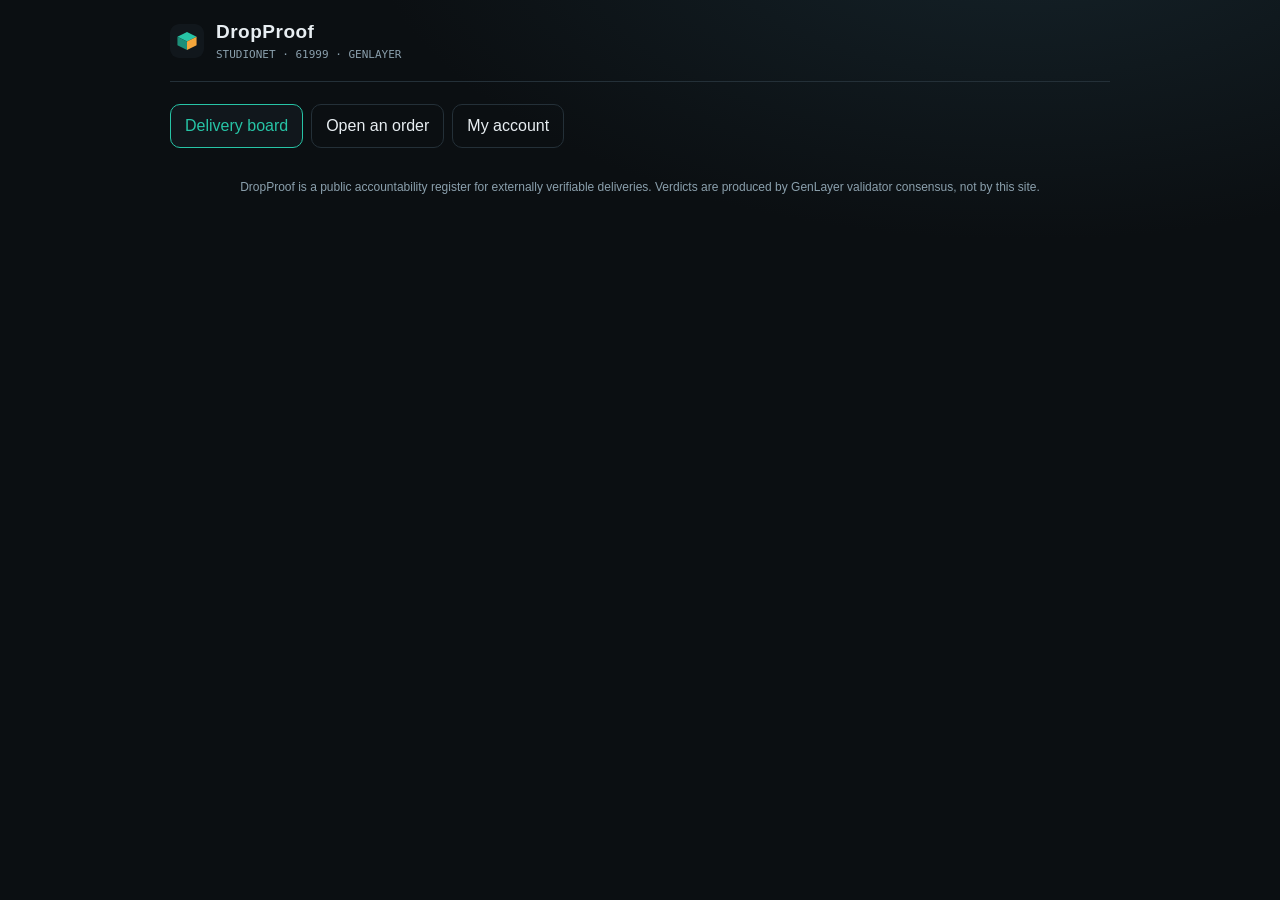
==== frontend/index.html @ cbee9765 "feat(frontend): single-page app with MetaMask signing genlayer-js via esm.sh, no key in the bundle, " ====
<!doctype html>
<html lang="en">
<head>
  <meta charset="utf-8" />
  <meta name="viewport" content="width=device-width, initial-scale=1" />
  <title>DropProof — fulfilment escrow judged on-chain</title>
  <meta name="description" content="Escrow a deposit behind a public delivery promise; GenLayer validators read the live proof page and rule DELIVERED or FAILED." />
  <link rel="icon" href="data:image/svg+xml,%3Csvg xmlns='http://www.w3.org/2000/svg' viewBox='0 0 64 64'%3E%3Crect width='64' height='64' rx='14' fill='%2311171c'/%3E%3Cpath d='M14 24l18-9 18 9-18 9z' fill='%2327c4a6'/%3E%3Cpath d='M14 24v16l18 9V33z' fill='%231d8f79'/%3E%3Cpath d='M50 24v16l-18 9V33z' fill='%23f4a63b'/%3E%3C/svg%3E" />
  <link rel="stylesheet" href="styles.css" />
</head>
<body>
  <div class="wrap">
    <header class="top">
      <div class="brand">
        <svg class="logo" viewBox="0 0 64 64"><rect width="64" height="64" rx="14" fill="#11171c"/><path d="M14 24l18-9 18 9-18 9z" fill="#27c4a6"/><path d="M14 24v16l18 9V33z" fill="#1d8f79"/><path d="M50 24v16l-18 9V33z" fill="#f4a63b"/></svg>
        <div>
          <h1>DropProof</h1>
          <div class="net">STUDIONET · 61999 · GENLAYER</div>
        </div>
      </div>
      <div class="wallet" id="wallet"></div>
    </header>

    <nav class="tabs" id="tabs">
      <button data-view="board" class="active">Delivery board</button>
      <button data-view="open">Open an order</button>
      <button data-view="account">My account</button>
    </nav>

    <main id="view"></main>

    <div class="foot">
      DropProof is a public accountability register for externally verifiable deliveries.
      Verdicts are produced by GenLayer validator consensus, not by this site.
      <span id="contract-foot"></span>
    </div>
  </div>
  <script type="module" src="app.js"></script>
</body>
</html>
---- frontend/styles.css ----
:root {
  --bg: #0b0f12;
  --panel: #11171c;
  --panel-2: #161e25;
  --line: #243038;
  --text: #e8eef2;
  --muted: #8ba0ad;
  --accent: #27c4a6;
  --accent-2: #f4a63b;
  --red: #ef5a5a;
  --green: #35c759;
  --amber: #f4a63b;
  --blue: #4aa3ff;
  --radius: 14px;
  --mono: ui-monospace, SFMono-Regular, Menlo, monospace;
  --sans: -apple-system, BlinkMacSystemFont, "Segoe UI", Roboto, Helvetica, Arial, sans-serif;
}
* { box-sizing: border-box; }
html, body { margin: 0; padding: 0; }
body {
  background: radial-gradient(1200px 600px at 80% -10%, #15232a 0%, var(--bg) 55%);
  color: var(--text);
  font-family: var(--sans);
  line-height: 1.5;
  min-height: 100vh;
}
a { color: var(--accent); text-decoration: none; }
a:hover { text-decoration: underline; }
.wrap { max-width: 980px; margin: 0 auto; padding: 0 20px 80px; }

header.top {
  display: flex; align-items: center; justify-content: space-between;
  gap: 16px; padding: 18px 0; border-bottom: 1px solid var(--line); flex-wrap: wrap;
}
.brand { display: flex; align-items: center; gap: 12px; }
.brand .logo { width: 34px; height: 34px; border-radius: 9px; }
.brand h1 { font-size: 19px; margin: 0; letter-spacing: .5px; }
.brand .net { font-family: var(--mono); font-size: 11px; color: var(--muted); }
.wallet { display: flex; align-items: center; gap: 10px; flex-wrap: wrap; }
.pill { font-family: var(--mono); font-size: 12px; padding: 5px 10px; border: 1px solid var(--line); border-radius: 999px; color: var(--muted); }
.pill.ok { color: var(--green); border-color: #1f5132; }
.pill.bad { color: var(--amber); border-color: #5a4320; }

button {
  font: inherit; cursor: pointer; border-radius: 10px; border: 1px solid var(--line);
  background: var(--panel-2); color: var(--text); padding: 9px 14px; transition: .15s;
}
button:hover { border-color: var(--accent); }
button.primary { background: var(--accent); color: #042019; border-color: var(--accent); font-weight: 600; }
button.primary:hover { filter: brightness(1.08); }
button:disabled { opacity: .5; cursor: not-allowed; }

nav.tabs { display: flex; gap: 8px; margin: 22px 0 18px; flex-wrap: wrap; }
nav.tabs button { background: transparent; }
nav.tabs button.active { background: var(--panel); border-color: var(--accent); color: var(--accent); }

.card { background: var(--panel); border: 1px solid var(--line); border-radius: var(--radius); padding: 20px; margin-bottom: 16px; }
.card h2 { margin: 0 0 4px; font-size: 17px; }
.card .sub { color: var(--muted); font-size: 13px; margin-bottom: 16px; }

label { display: block; font-size: 13px; color: var(--muted); margin: 14px 0 6px; }
input, textarea, select {
  width: 100%; background: var(--bg); border: 1px solid var(--line); color: var(--text);
  border-radius: 10px; padding: 10px 12px; font: inherit; resize: vertical;
}
input:focus, textarea:focus { outline: none; border-color: var(--accent); }
.row { display: flex; gap: 12px; flex-wrap: wrap; }
.row > div { flex: 1; min-width: 180px; }
.hint { font-size: 12px; color: var(--muted); margin-top: 5px; }

.status-line { display: flex; align-items: center; gap: 10px; margin-top: 16px; font-size: 14px; min-height: 22px; }
.spinner { width: 15px; height: 15px; border: 2px solid var(--line); border-top-color: var(--accent); border-radius: 50%; animation: spin 0.8s linear infinite; }
@keyframes spin { to { transform: rotate(360deg); } }
.err { color: var(--red); }
.good { color: var(--green); }

.order { background: var(--panel); border: 1px solid var(--line); border-radius: var(--radius); padding: 16px 18px; margin-bottom: 12px; cursor: pointer; transition: .15s; }
.order:hover { border-color: var(--accent); }
.order .hd { display: flex; justify-content: space-between; align-items: center; gap: 12px; }
.order .title { font-weight: 600; }
.order .meta { color: var(--muted); font-size: 12px; font-family: var(--mono); margin-top: 6px; }

.badge { font-family: var(--mono); font-size: 11px; padding: 3px 9px; border-radius: 999px; border: 1px solid var(--line); white-space: nowrap; }
.badge.OPEN { color: var(--blue); border-color: #1d3a5a; }
.badge.DELIVERED, .badge.SUPPORTED { color: var(--green); border-color: #1f5132; }
.badge.FAILED, .badge.REFUTED { color: var(--red); border-color: #5a2222; }
.badge.LAPSED { color: var(--muted); }
.badge.INCONCLUSIVE, .badge.NONE { color: var(--amber); border-color: #5a4320; }

.kv { display: grid; grid-template-columns: 150px 1fr; gap: 8px 14px; font-size: 14px; margin: 14px 0; }
.kv .k { color: var(--muted); }
.kv .v { word-break: break-word; }
.mono { font-family: var(--mono); font-size: 13px; }
.reason { background: var(--panel-2); border-left: 3px solid var(--accent); padding: 12px 14px; border-radius: 8px; margin: 12px 0; font-size: 14px; }
.empty { color: var(--muted); text-align: center; padding: 40px 0; }
.foot { color: var(--muted); font-size: 12px; text-align: center; margin-top: 30px; }
.inline-actions { display: flex; gap: 10px; flex-wrap: wrap; margin-top: 16px; }
details.ev summary { cursor: pointer; color: var(--muted); font-size: 13px; }
details.ev a { display: block; font-family: var(--mono); font-size: 12px; margin: 6px 0; word-break: break-all; }
.banner { background: var(--panel-2); border: 1px dashed var(--line); border-radius: 10px; padding: 12px 14px; font-size: 13px; color: var(--muted); margin-bottom: 16px; }
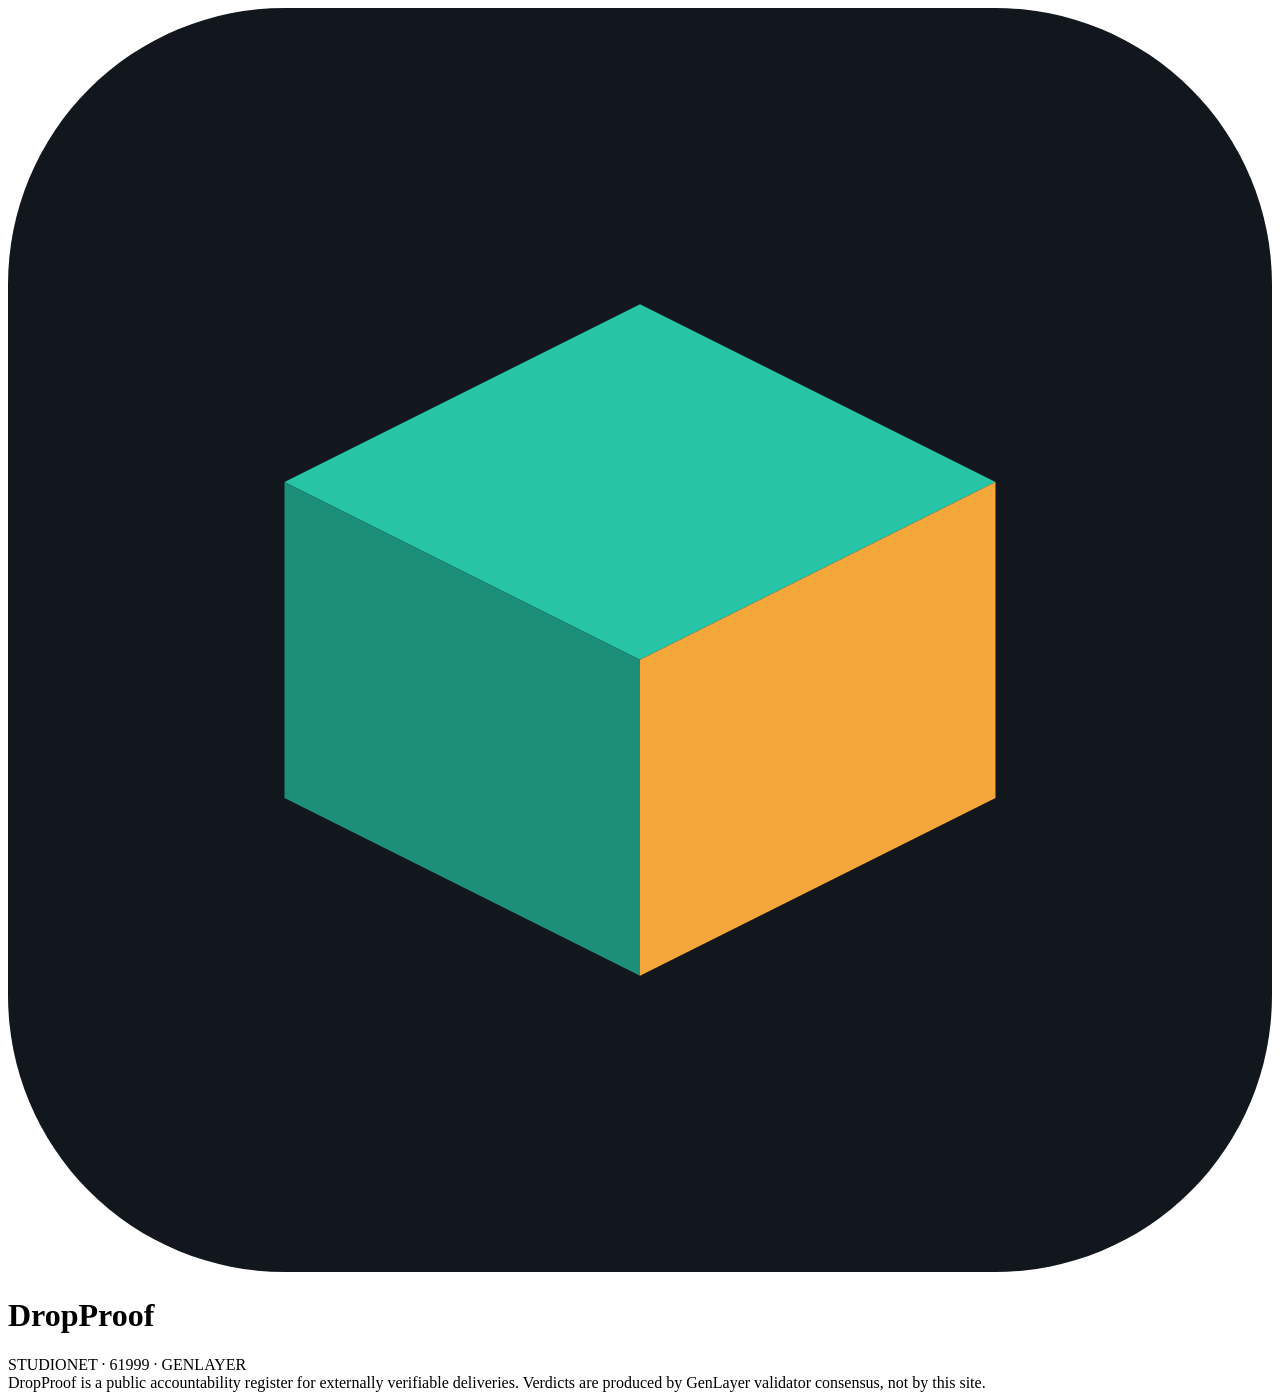
==== commit 974d42c9: "feat(frontend): split single page into dedicated routes + Explorer Address judge feedback: break up " ====
--- a/frontend/index.html
+++ b/frontend/index.html
@@ -6,35 +6,25 @@
   <title>DropProof — fulfilment escrow judged on-chain</title>
   <meta name="description" content="Escrow a deposit behind a public delivery promise; GenLayer validators read the live proof page and rule DELIVERED or FAILED." />
   <link rel="icon" href="data:image/svg+xml,%3Csvg xmlns='http://www.w3.org/2000/svg' viewBox='0 0 64 64'%3E%3Crect width='64' height='64' rx='14' fill='%2311171c'/%3E%3Cpath d='M14 24l18-9 18 9-18 9z' fill='%2327c4a6'/%3E%3Cpath d='M14 24v16l18 9V33z' fill='%231d8f79'/%3E%3Cpath d='M50 24v16l-18 9V33z' fill='%23f4a63b'/%3E%3C/svg%3E" />
-  <link rel="stylesheet" href="styles.css" />
+  <link rel="stylesheet" href="/styles.css" />
 </head>
-<body>
+<body data-page="board">
   <div class="wrap">
     <header class="top">
-      <div class="brand">
+      <a class="brand" href="/" style="text-decoration:none;color:inherit">
         <svg class="logo" viewBox="0 0 64 64"><rect width="64" height="64" rx="14" fill="#11171c"/><path d="M14 24l18-9 18 9-18 9z" fill="#27c4a6"/><path d="M14 24v16l18 9V33z" fill="#1d8f79"/><path d="M50 24v16l-18 9V33z" fill="#f4a63b"/></svg>
-        <div>
-          <h1>DropProof</h1>
-          <div class="net">STUDIONET · 61999 · GENLAYER</div>
-        </div>
-      </div>
+        <div><h1>DropProof</h1><div class="net">STUDIONET · 61999 · GENLAYER</div></div>
+      </a>
       <div class="wallet" id="wallet"></div>
     </header>
-
-    <nav class="tabs" id="tabs">
-      <button data-view="board" class="active">Delivery board</button>
-      <button data-view="open">Open an order</button>
-      <button data-view="account">My account</button>
-    </nav>
-
+    <nav class="tabs" id="nav"></nav>
     <main id="view"></main>
-
     <div class="foot">
       DropProof is a public accountability register for externally verifiable deliveries.
       Verdicts are produced by GenLayer validator consensus, not by this site.
       <span id="contract-foot"></span>
     </div>
   </div>
-  <script type="module" src="app.js"></script>
+  <script type="module" src="/app.js"></script>
 </body>
 </html>
